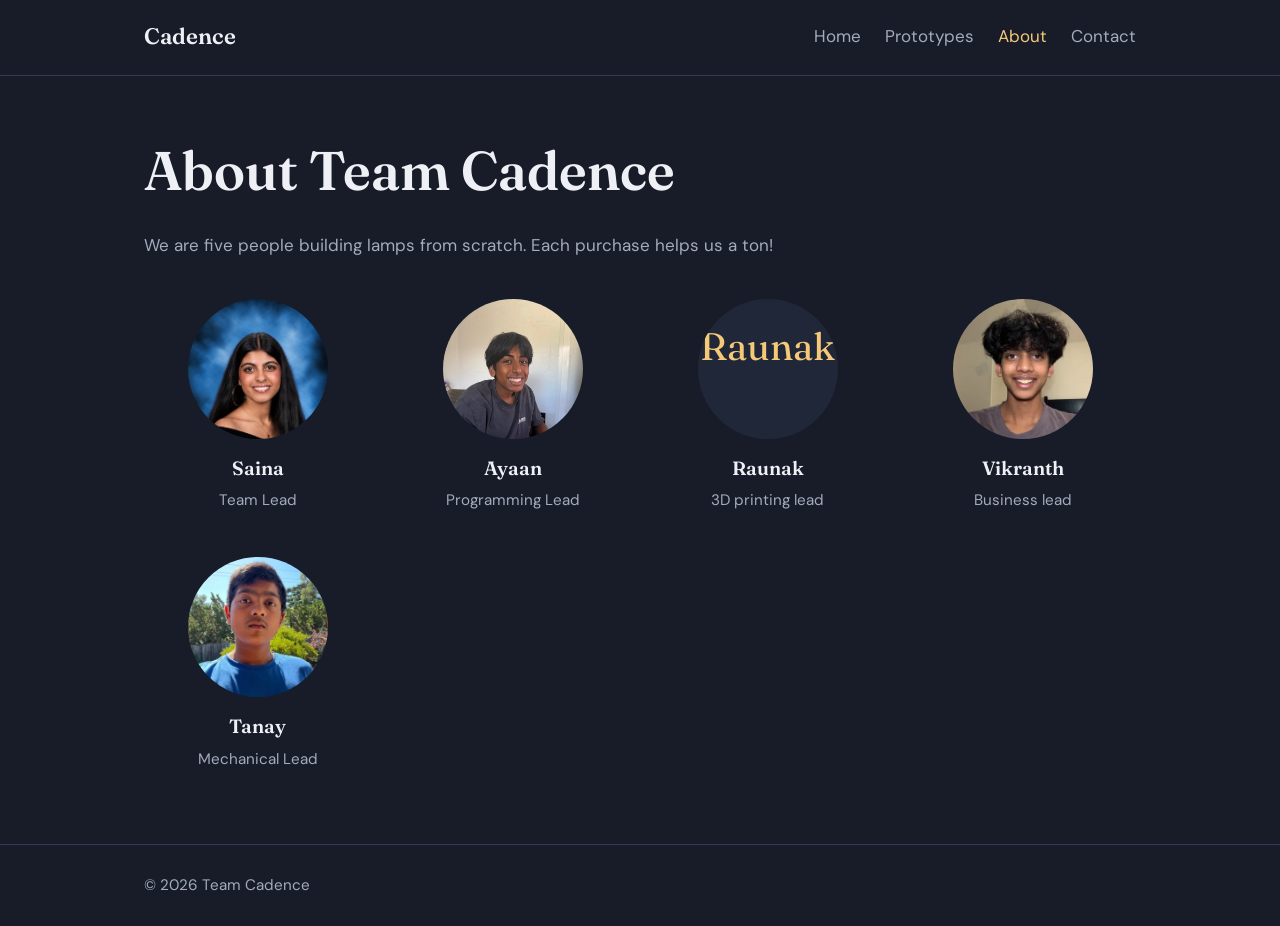
==== about.html @ 89ff5c69 "Add files via upload" ====
<!DOCTYPE html>
<html lang="en">
<head>
<meta charset="UTF-8">
<meta name="viewport" content="width=device-width, initial-scale=1">
<title>About | Cadence</title>
<link rel="icon" href="data:image/svg+xml,<svg xmlns=%22http://www.w3.org/2000/svg%22 viewBox=%220 0 100 100%22><text y=%22.9em%22 font-size=%2290%22>💡</text></svg>">
<link rel="preconnect" href="https://fonts.googleapis.com">
<link href="https://fonts.googleapis.com/css2?family=DM+Sans:wght@400;600&family=Fraunces:wght@600&display=swap" rel="stylesheet">
<link rel="stylesheet" href="style.css">
</head>
<body>
<header><nav>
  <a class="logo" href="/">Cadence</a>
  <ul><li><a href="/">Home</a></li><li><a href="/prototypes">Prototypes</a></li><li><a href="/about" aria-current="page">About</a></li><li><a href="/contact">Contact</a></li></ul>
</nav></header>
<main class="wrap">
<section>
  <h1 class="page-title">About Team Cadence</h1>
  <p style="margin-top:14px">We are five people building lamps from scratch. Each purchase helps us a ton! </p>

  <!-- To add a photo: put it in the images folder, then replace the letter inside
       <span class="photo"><img src="images/ayaan.jpg" alt="Ayaan"></span> with <span class="photo"><img src="images/ayaan.jpg" alt="Ayaan"></span> -->
  <div class="team">
  
   <button class="member" data-open="bio-saina">
    <span class="photo"><img src="images/saina.jpeg" alt="Saina"></span>
    <span class="name">Saina</span>
    <span class="role">Team Lead</span>
  </button>

    <button class="member" data-open="bio-ayaan">
    <span class="photo"><img src="images/ayaan.jpeg" alt="Ayaan"></span>
    <span class="name">Ayaan</span>
    <span class="role">Programming Lead</span>
  </button>
  <button class="member" data-open="bio-Raunak">
    <span class="photo"><img src="images/Raunak.jpeg" alt="Raunak"></span>
    <span class="name">Raunak</span>
    <span class="role">3D printing lead</span>
  </button>
  <button class="member" data-open="bio-vikranth">
    <span class="photo"><img src="images/vikranth.jpg" alt="Vikranth"></span>
    <span class="name">Vikranth</span>
    <span class="role">Business lead</span>
  </button>
  <button class="member" data-open="bio-tanay">
    <span class="photo"><img src="images/tanay.jpg" alt="Tanay"></span>
    <span class="name">Tanay</span>
    <span class="role">Mechanical Lead</span>
  </button>
  </div>

<dialog class="bio" id="bio-ayaan">
  <h2>Ayaan</h2>
  <p>Ayaan is a freshman at Archbishop Mitty High School. He loves programming and knows C++, JavaScript, Java, Python, and more. Outside of coding, he plays guitar, loves music, and takes part in speech and debate, along with plenty of other activities.</p>
  <button class="close">Close</button>
</dialog>

<dialog class="bio" id="bio-saina">
  <h2>Saina</h2>
  <p>Saina is a senior at Evergreen Valley High School. She loves art and design, which is one of the reasons she came up with the Cadence lamp. She also enjoys hanging out with her friends.</p>
  <button class="close">Close</button>
</dialog>

<dialog class="bio" id="bio-Raunak">
  <h2>Raunak</h2>
  <p>Raunak is a junior at Lynbrook High School. He loves 3D printing and manages the 3D printing for all of our lamps.</p>
  <button class="close">Close</button>
</dialog>

<dialog class="bio" id="bio-vikranth">
  <h2>Vikranth</h2>
  <p>Vikranth is a sophomore in Texas. He is interested in business and hopes to start his own company one day. On the team, he handles the business side of things.</p>
  <button class="close">Close</button>
</dialog>

<dialog class="bio" id="bio-tanay">
  <h2>Tanay</h2>
  <p>Tanay is a freshman at Stratford Preparatory Blackford. He is interested in mechanical engineering and enjoys working with wires and planes.</p>
  <button class="close">Close</button>
</dialog>

</section>
</main>
<footer><div class="wrap">&copy; 2026 Team Cadence</div></footer>
<script>
  document.querySelectorAll('[data-open]').forEach(btn => {
    btn.addEventListener('click', () => document.getElementById(btn.dataset.open).showModal());
  });
  document.querySelectorAll('dialog.bio').forEach(dlg => {
    dlg.querySelector('.close').addEventListener('click', () => dlg.close());
    dlg.addEventListener('click', e => { if (e.target === dlg) dlg.close(); });
  });
</script>
</body>
</html>
---- style.css ----
/* Team Cadence styles. Edit colors here. */
:root{--bg:#171c28;--panel:#202738;--text:#eef0f5;--muted:#a3abbd;--glow:#f5c978;--line:#323b52;
--serif:'Fraunces',Georgia,serif;--sans:'DM Sans',system-ui,sans-serif}
*{box-sizing:border-box;margin:0}
body{background:var(--bg);color:var(--text);font:17px/1.65 var(--sans)}
img{max-width:100%;display:block}
a{color:var(--glow)}
:focus-visible{outline:2px solid var(--glow);outline-offset:3px}
.wrap{max-width:1040px;margin:0 auto;padding:0 24px}
h1,h2,h3{font-family:var(--serif);font-weight:600;line-height:1.15}
h1{font-size:clamp(2.6rem,7vw,4.6rem)}
h2{font-size:clamp(1.7rem,4vw,2.3rem);margin-bottom:12px}
p{max-width:62ch;color:var(--muted)}
section{padding:64px 0}
.page-title{font-size:clamp(2.2rem,6vw,3.4rem)}

header{border-bottom:1px solid var(--line)}
nav{display:flex;justify-content:space-between;align-items:center;flex-wrap:wrap;gap:12px;padding:18px 24px 20px;max-width:1040px;margin:0 auto}
.logo{font-family:var(--serif);font-size:1.4rem;font-weight:600;color:var(--text);text-decoration:none}
nav ul{display:flex;gap:24px;list-style:none;padding:0}
nav ul a{color:var(--muted);text-decoration:none}
nav ul a:hover,nav ul a[aria-current]{color:var(--glow)}

.hero{display:grid;grid-template-columns:1.1fr .9fr;gap:48px;align-items:center;padding:72px 0}
.hero p{margin:20px 0 28px;font-size:1.15rem}
.hero img{border-radius:20px;box-shadow:0 0 90px rgba(245,201,120,.28);aspect-ratio:3/4;object-fit:cover}
.btn{display:inline-block;background:var(--glow);color:#1b1608;padding:12px 24px;border-radius:999px;font:inherit;font-weight:600;text-decoration:none;border:0;cursor:pointer}
.btn:hover{filter:brightness(1.08)}

.support{background:var(--panel);border:1px solid var(--line);border-radius:20px;padding:40px;margin-bottom:64px;text-align:center;box-shadow:0 0 60px rgba(245,201,120,.12)}
.support p{margin:0 auto 24px}

.intro{padding-bottom:32px}
.proto{display:grid;grid-template-columns:1fr 1fr;gap:48px;align-items:center;padding:48px 0;border-top:1px solid var(--line)}
.proto:nth-of-type(even) img{order:2}
.proto img{border-radius:16px;aspect-ratio:3/4;object-fit:cover;width:100%}
.proto dl{margin-top:20px;display:grid;grid-template-columns:auto 1fr;gap:6px 18px}
.proto dd{color:var(--muted)}

.team{display:grid;grid-template-columns:repeat(auto-fit,minmax(180px,1fr));gap:28px;margin-top:32px}
.member{background:none;border:0;color:inherit;font:inherit;cursor:pointer;display:block;width:100%;padding:8px;text-align:center;border-radius:20px;transition:background .25s ease,transform .25s ease}
.photo{width:140px;height:140px;border-radius:50%;margin:0 auto 14px;background:var(--panel);display:grid;place-items:center;font-family:var(--serif);font-size:2.4rem;color:var(--glow);overflow:hidden;transition:box-shadow .3s ease,transform .3s ease}
.photo img{width:100%;height:100%;object-fit:cover}
.member .name{display:block;font-family:var(--serif);font-size:1.2rem;font-weight:600}
.member .role{display:block;color:var(--muted);font-size:.95rem;margin-top:4px}
.member:hover,.member:focus-visible{background:rgba(245,201,120,.06);transform:translateY(-4px);outline:none}
.member:hover .photo,.member:focus-visible .photo{box-shadow:0 0 12px rgba(245,201,120,.7),0 0 40px rgba(245,201,120,.4),0 0 80px rgba(245,201,120,.2);transform:scale(1.05)}
.member:hover .name,.member:focus-visible .name{color:var(--glow)}
@media(prefers-reduced-motion:reduce){.member,.photo{transition:none}.member:hover,.member:focus-visible,.member:hover .photo{transform:none}}

dialog.bio{margin:auto;max-width:480px;width:calc(100% - 48px);background:var(--panel);color:var(--text);border:1px solid var(--line);border-radius:20px;padding:32px;box-shadow:0 0 80px rgba(245,201,120,.2)}
dialog.bio::backdrop{background:rgba(10,13,20,.75)}
dialog.bio p{margin:12px 0 24px}
dialog.bio .close{background:var(--glow);color:#1b1608;border:0;border-radius:999px;padding:10px 24px;font:inherit;font-weight:600;cursor:pointer;transition:box-shadow .25s ease,transform .25s ease}
dialog.bio .close:hover,dialog.bio .close:focus-visible{box-shadow:0 0 20px rgba(245,201,120,.6);transform:translateY(-2px)}

form{display:grid;gap:16px;max-width:520px;margin-top:28px}
label{display:grid;gap:6px}
input,textarea{background:var(--panel);border:1px solid var(--line);color:var(--text);border-radius:10px;padding:12px;font:inherit}
textarea{min-height:140px;resize:none}
.submitted input:invalid,
.submitted textarea:invalid{border-color:#ff5a5f;box-shadow:0 0 0 3px rgba(255,90,95,.25)}
#form-status{margin-top:16px;color:var(--glow)}

footer{border-top:1px solid var(--line);padding:28px 0;color:var(--muted);font-size:.95rem}
@media(max-width:760px){.hero,.proto{grid-template-columns:1fr;gap:28px}.proto:nth-of-type(even) img{order:0}}
input:user-invalid,
textarea:user-invalid{
  border-color:#ff5a5f;
  box-shadow:0 0 0 3px rgba(255,90,95,.25);
}
.submitted label:has(:invalid)::before{
  content:"Please fill this in";
  color:#ff5a5f;
  font-size:.9rem;
  order:1;
}
label input,
label textarea{order:2}
.submitted label:has(input[type="email"]:invalid)::before{
  content:"Please enter a valid email";
}
.page-title + p{margin-top:28px !important}
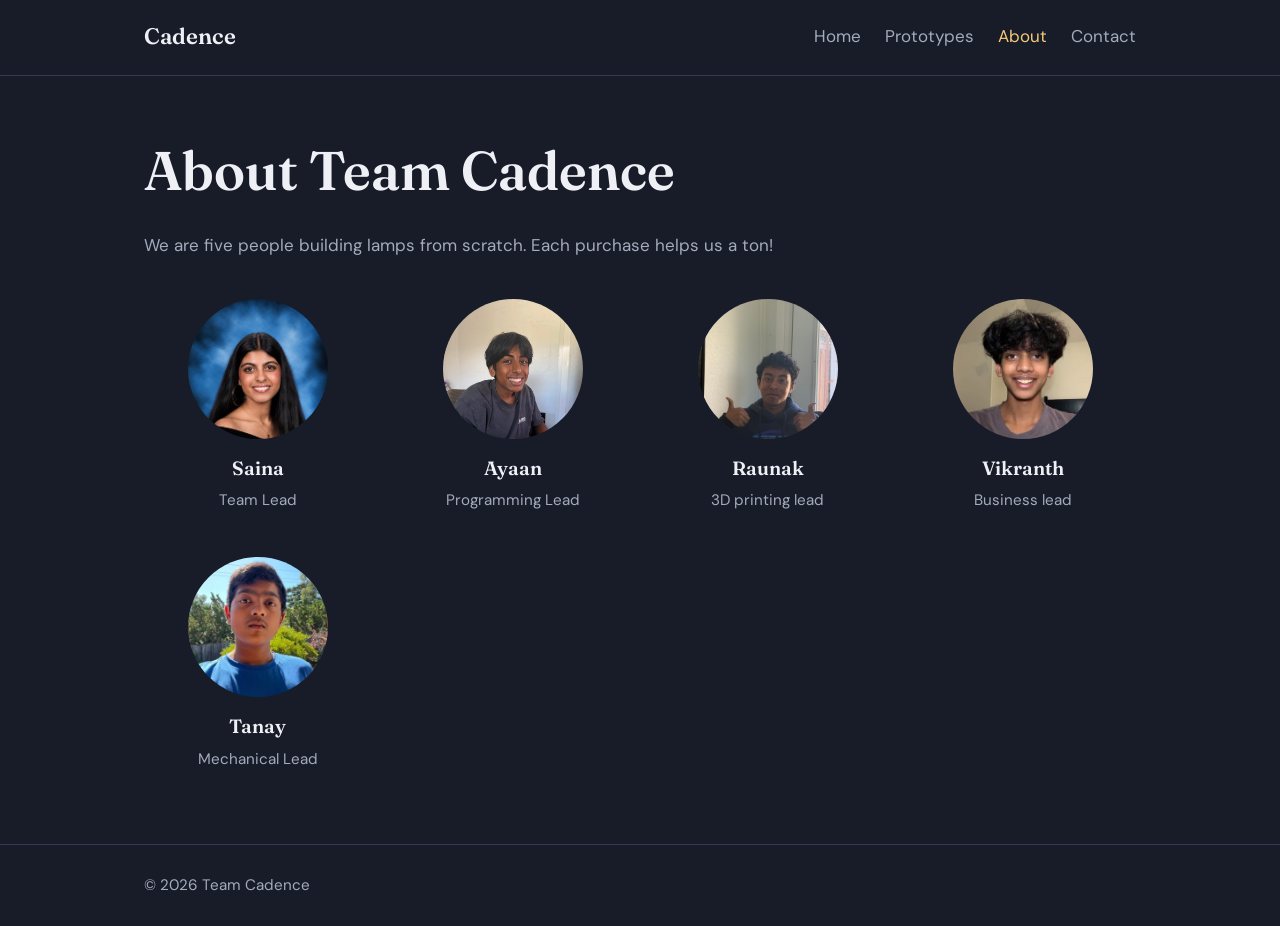
==== commit 00a8cad1: "Fix image filename case for Raunak's photo" ====
--- a/about.html
+++ b/about.html
@@ -35,7 +35,7 @@
     <span class="role">Programming Lead</span>
   </button>
   <button class="member" data-open="bio-Raunak">
-    <span class="photo"><img src="images/Raunak.jpeg" alt="Raunak"></span>
+    <span class="photo"><img src="images/raunak.jpeg" alt="Raunak"></span>
     <span class="name">Raunak</span>
     <span class="role">3D printing lead</span>
   </button>
